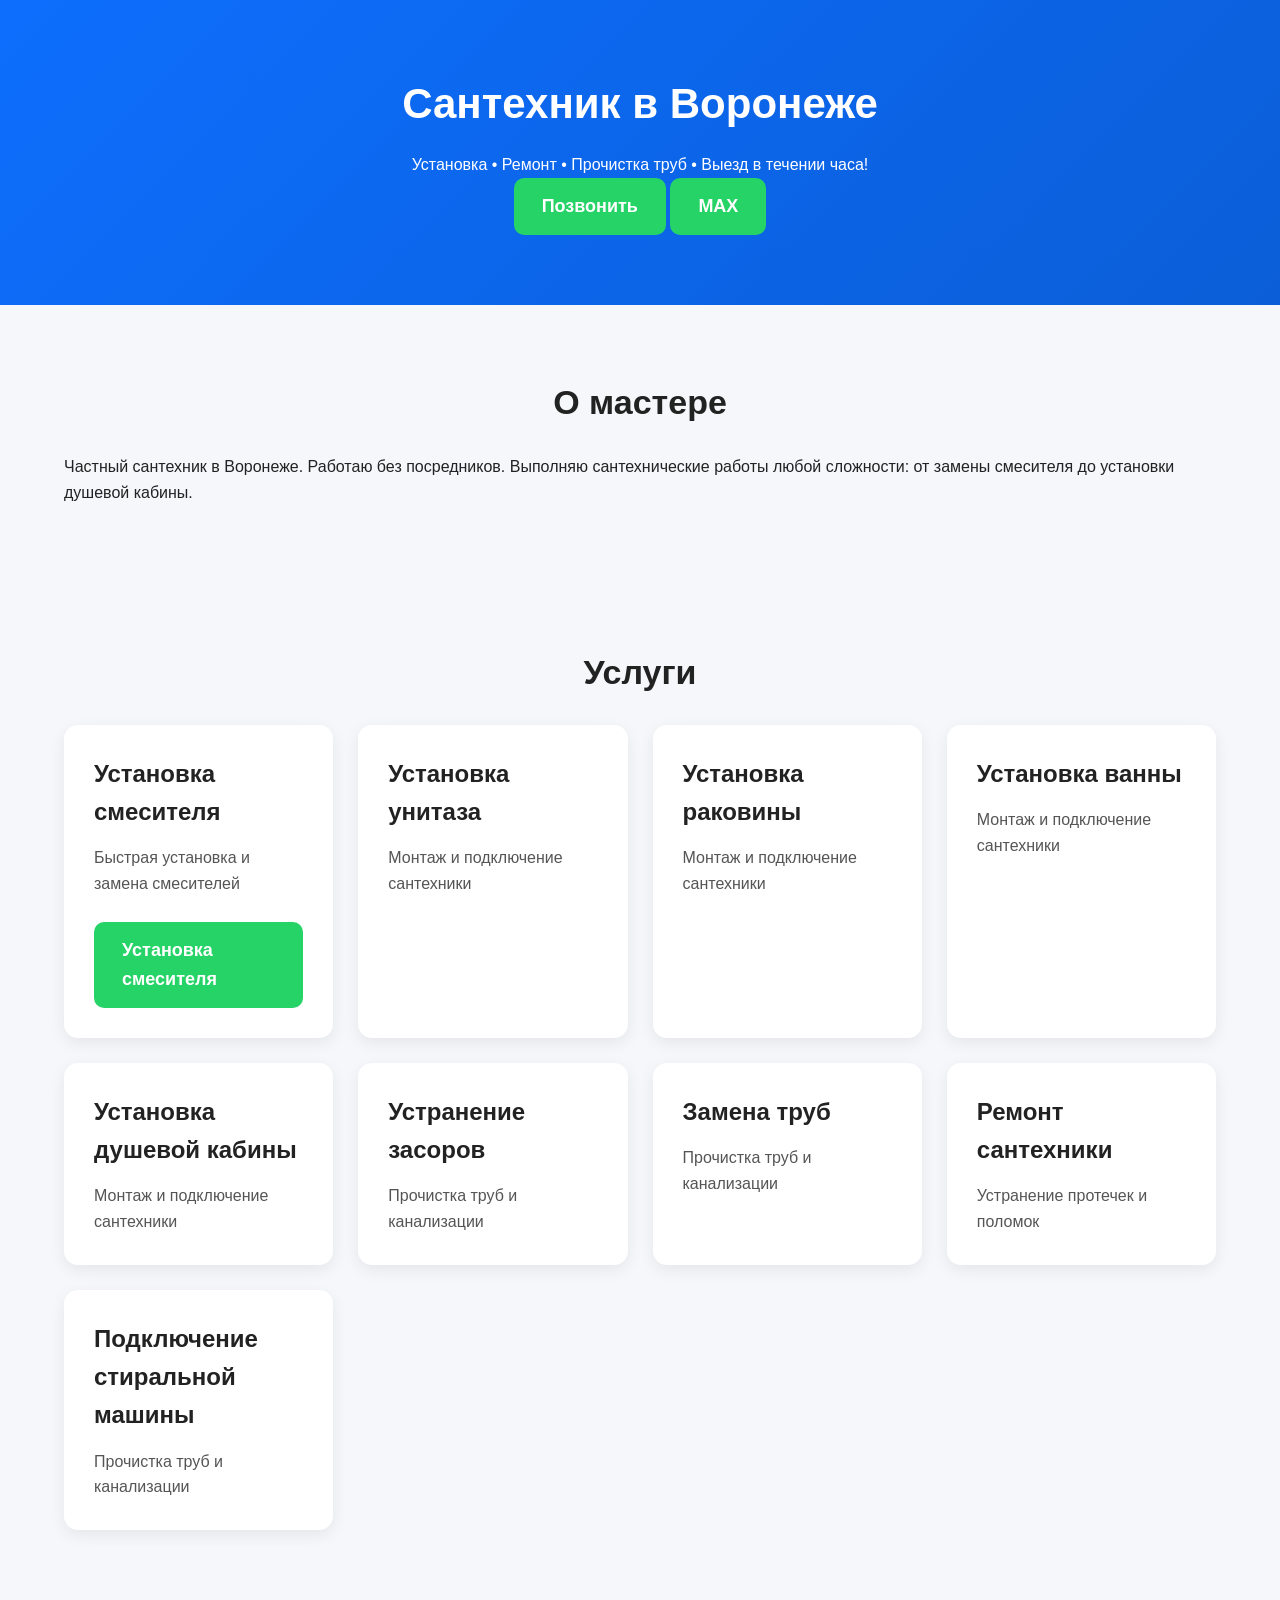
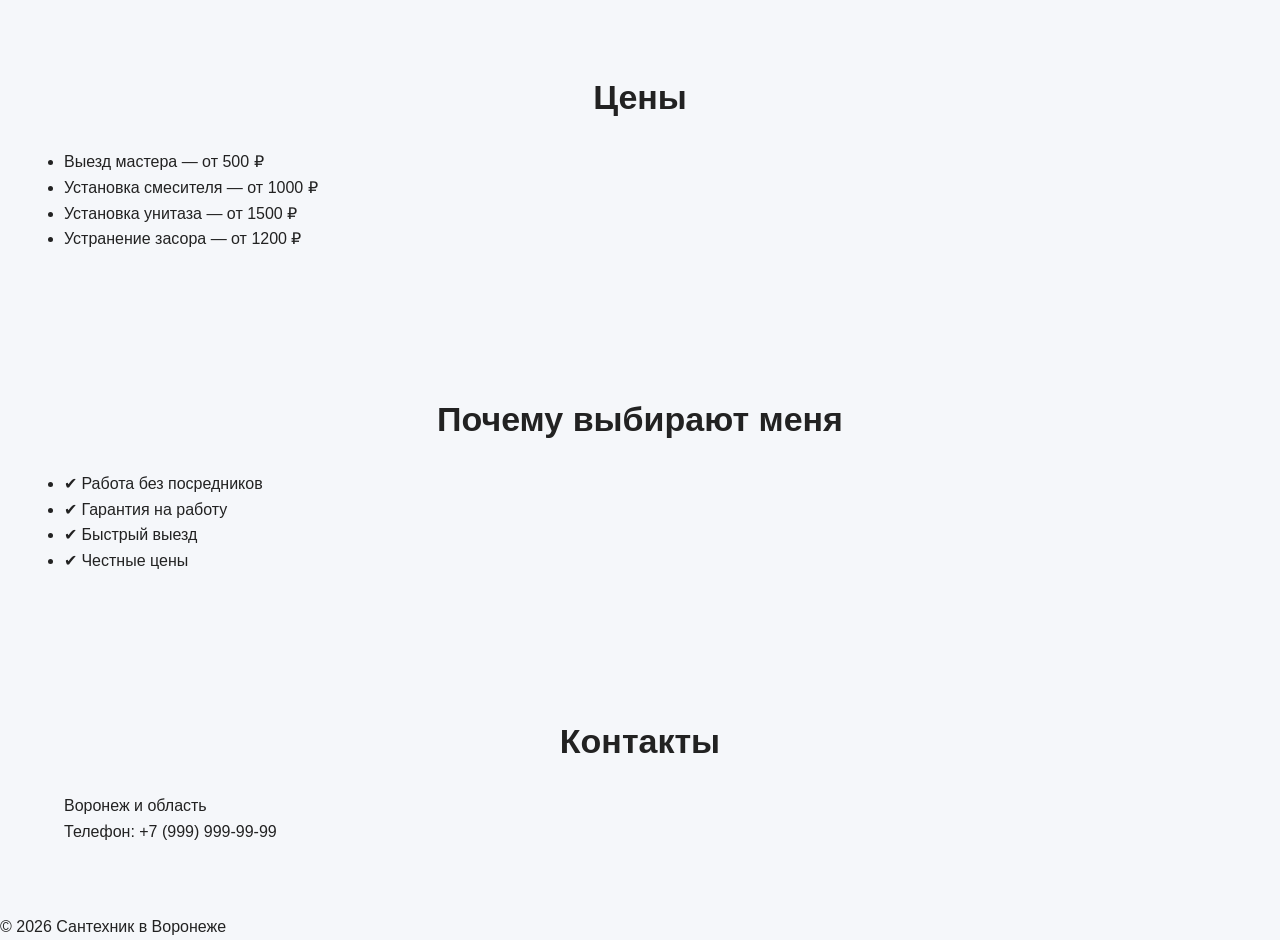
==== index.html @ 754914b1 "Первый commit" ====
<!doctype html>
<html lang="ru">
  <head>
    <meta charset="UTF-8" />
    <meta name="viewport" content="width=device-width, initial-scale=1.0" />

    <title>Сантехник в Воронеже — вызов мастера, установка и ремонт</title>
    <meta
      name="description"
      content="Сантехнические услуги в Воронеже. Установка, ремонт, прочистка труб. Выезд мастера. Гарантия. Быстро и недорого."
    />

    <link rel="stylesheet" href="css/style.css" />
  </head>

  <body>
    <header class="header">
      <div class="container">
        <h1>Сантехник в Воронеже</h1>
        <p>Установка • Ремонт • Прочистка труб • Выезд в течении часа!</p>

        <div class="buttons">
          <a href="tel:+79999999999" class="btn">Позвонить</a>
          <a href="https://max.ru/" class="btn btn-green">MAX</a>
        </div>
      </div>
    </header>

    <main>
      <section class="about">
        <div class="container">
          <h2>О мастере</h2>
          <p>
            Частный сантехник в Воронеже. Работаю без посредников. Выполняю
            сантехнические работы любой сложности: от замены смесителя до
            установки душевой кабины.
          </p>
        </div>
      </section>

      <section class="services">
        <div class="container">
          <h2>Услуги</h2>

          <div class="grid">
            <div class="card">
              <h3>Установка смесителя</h3>
              <p>Быстрая установка и замена смесителей</p>

              <br />

              <a href="/services/ustanovka-smesitelya.html" class="btn"
                >Установка смесителя</a
              >
            </div>

            <div class="card">
              <h3>Установка унитаза</h3>
              <p>Монтаж и подключение сантехники</p>
            </div>

            <div class="card">
              <h3>Установка раковины</h3>
              <p>Монтаж и подключение сантехники</p>
            </div>

            <div class="card">
              <h3>Установка ванны</h3>
              <p>Монтаж и подключение сантехники</p>
            </div>

            <div class="card">
              <h3>Установка душевой кабины</h3>
              <p>Монтаж и подключение сантехники</p>
            </div>

            <div class="card">
              <h3>Устранение засоров</h3>
              <p>Прочистка труб и канализации</p>
            </div>

            <div class="card">
              <h3>Замена труб</h3>
              <p>Прочистка труб и канализации</p>
            </div>

            <div class="card">
              <h3>Ремонт сантехники</h3>
              <p>Устранение протечек и поломок</p>
            </div>

            <div class="card">
              <h3>Подключение стиральной машины</h3>
              <p>Прочистка труб и канализации</p>
            </div>
          </div>
        </div>
      </section>

      <section class="price">
        <div class="container">
          <h2>Цены</h2>
          <ul>
            <li>Выезд мастера — от 500 ₽</li>
            <li>Установка смесителя — от 1000 ₽</li>
            <li>Установка унитаза — от 1500 ₽</li>
            <li>Устранение засора — от 1200 ₽</li>
          </ul>
        </div>
      </section>

      <section class="why">
        <div class="container">
          <h2>Почему выбирают меня</h2>
          <ul>
            <li>✔ Работа без посредников</li>
            <li>✔ Гарантия на работу</li>
            <li>✔ Быстрый выезд</li>
            <li>✔ Честные цены</li>
          </ul>
        </div>
      </section>

      <section class="contact">
        <div class="container">
          <h2>Контакты</h2>
          <p>Воронеж и область</p>
          <p>Телефон: +7 (999) 999-99-99</p>
        </div>
      </section>
    </main>

    <footer>
      <p>© 2026 Сантехник в Воронеже</p>
    </footer>
  </body>
</html>
---- css/style.css ----
/* ===== ОБЩИЕ СТИЛИ ===== */

* {
  margin: 0;
  padding: 0;
  box-sizing: border-box;
}

body {
  font-family: Arial, sans-serif;
  line-height: 1.6;
  background: #f5f7fa;
  color: #222;
}

.container {
  width: 90%;
  max-width: 1200px;
  margin: 0 auto;
}

/* ===== HEADER ===== */

.header {
  background: linear-gradient(135deg, #0d6efd, #0b5ed7);
  color: white;
  padding: 70px 0;
  text-align: center;
}

.header h1 {
  font-size: 42px;
  margin-bottom: 15px;
}

.subtitle {
  font-size: 20px;
  margin-bottom: 30px;
}

/* ===== НАВИГАЦИЯ ===== */

.nav {
  margin-bottom: 40px;
}

.nav a {
  color: white;
  text-decoration: none;
  margin: 0 12px;
  font-size: 17px;
  transition: 0.3s;
}

.nav a:hover {
  opacity: 0.8;
}

/* ===== КНОПКИ ===== */

.btn {
  display: inline-block;
  background: #25d366;
  color: white;
  text-decoration: none;
  padding: 14px 28px;
  border-radius: 10px;
  font-size: 18px;
  font-weight: bold;
  transition: 0.3s;
}

.btn:hover {
  transform: translateY(-2px);
  opacity: 0.9;
}

/* ===== СЕКЦИИ ===== */

section {
  padding: 70px 0;
}

section h2 {
  font-size: 34px;
  margin-bottom: 25px;
  text-align: center;
}

/* ===== КАРТИНКА УСЛУГИ ===== */

.service-image {
  width: 100%;
  border-radius: 16px;
  margin-bottom: 30px;
}

/* ===== ТЕКСТ УСЛУГ ===== */

.service-content p {
  margin-bottom: 18px;
  font-size: 18px;
}

/* ===== ЦЕНЫ ===== */

.price-card {
  background: white;
  padding: 30px;
  border-radius: 14px;
  box-shadow: 0 4px 15px rgba(0, 0, 0, 0.08);
  max-width: 600px;
  margin: 0 auto;
}

.price-card p {
  margin-bottom: 14px;
  font-size: 20px;
}

/* ===== ПРЕИМУЩЕСТВА ===== */

.advantages ul {
  max-width: 700px;
  margin: 0 auto;
  list-style: none;
}

.advantages li {
  background: white;
  margin-bottom: 14px;
  padding: 18px;
  border-radius: 12px;
  font-size: 18px;
  box-shadow: 0 4px 12px rgba(0, 0, 0, 0.06);
}

/* ===== CTA ===== */

.cta {
  background: #0d6efd;
  color: white;
  text-align: center;
}

.cta p {
  font-size: 20px;
  margin-bottom: 30px;
}

/* ===== FOOTER ===== */

.footer {
  background: #111827;
  color: white;
  text-align: center;
  padding: 30px 0;
}

/* ===== КАРТОЧКИ УСЛУГ ===== */

.grid {
  display: grid;
  grid-template-columns: repeat(auto-fit, minmax(250px, 1fr));
  gap: 25px;
}

.card {
  background: white;
  padding: 30px;
  border-radius: 14px;
  box-shadow: 0 5px 16px rgba(0, 0, 0, 0.07);
  transition: 0.3s;
}

.card:hover {
  transform: translateY(-5px);
}

.card h3 {
  margin-bottom: 14px;
  font-size: 24px;
}

.card p {
  color: #555;
}

/* ===== МОБИЛЬНАЯ АДАПТАЦИЯ ===== */

@media (max-width: 768px) {
  .header {
    padding: 50px 0;
  }

  .header h1 {
    font-size: 32px;
  }

  .subtitle {
    font-size: 18px;
  }

  section {
    padding: 50px 0;
  }

  section h2 {
    font-size: 28px;
  }

  .btn {
    width: 100%;
    max-width: 320px;
  }

  .nav a {
    display: inline-block;
    margin: 8px;
  }
}
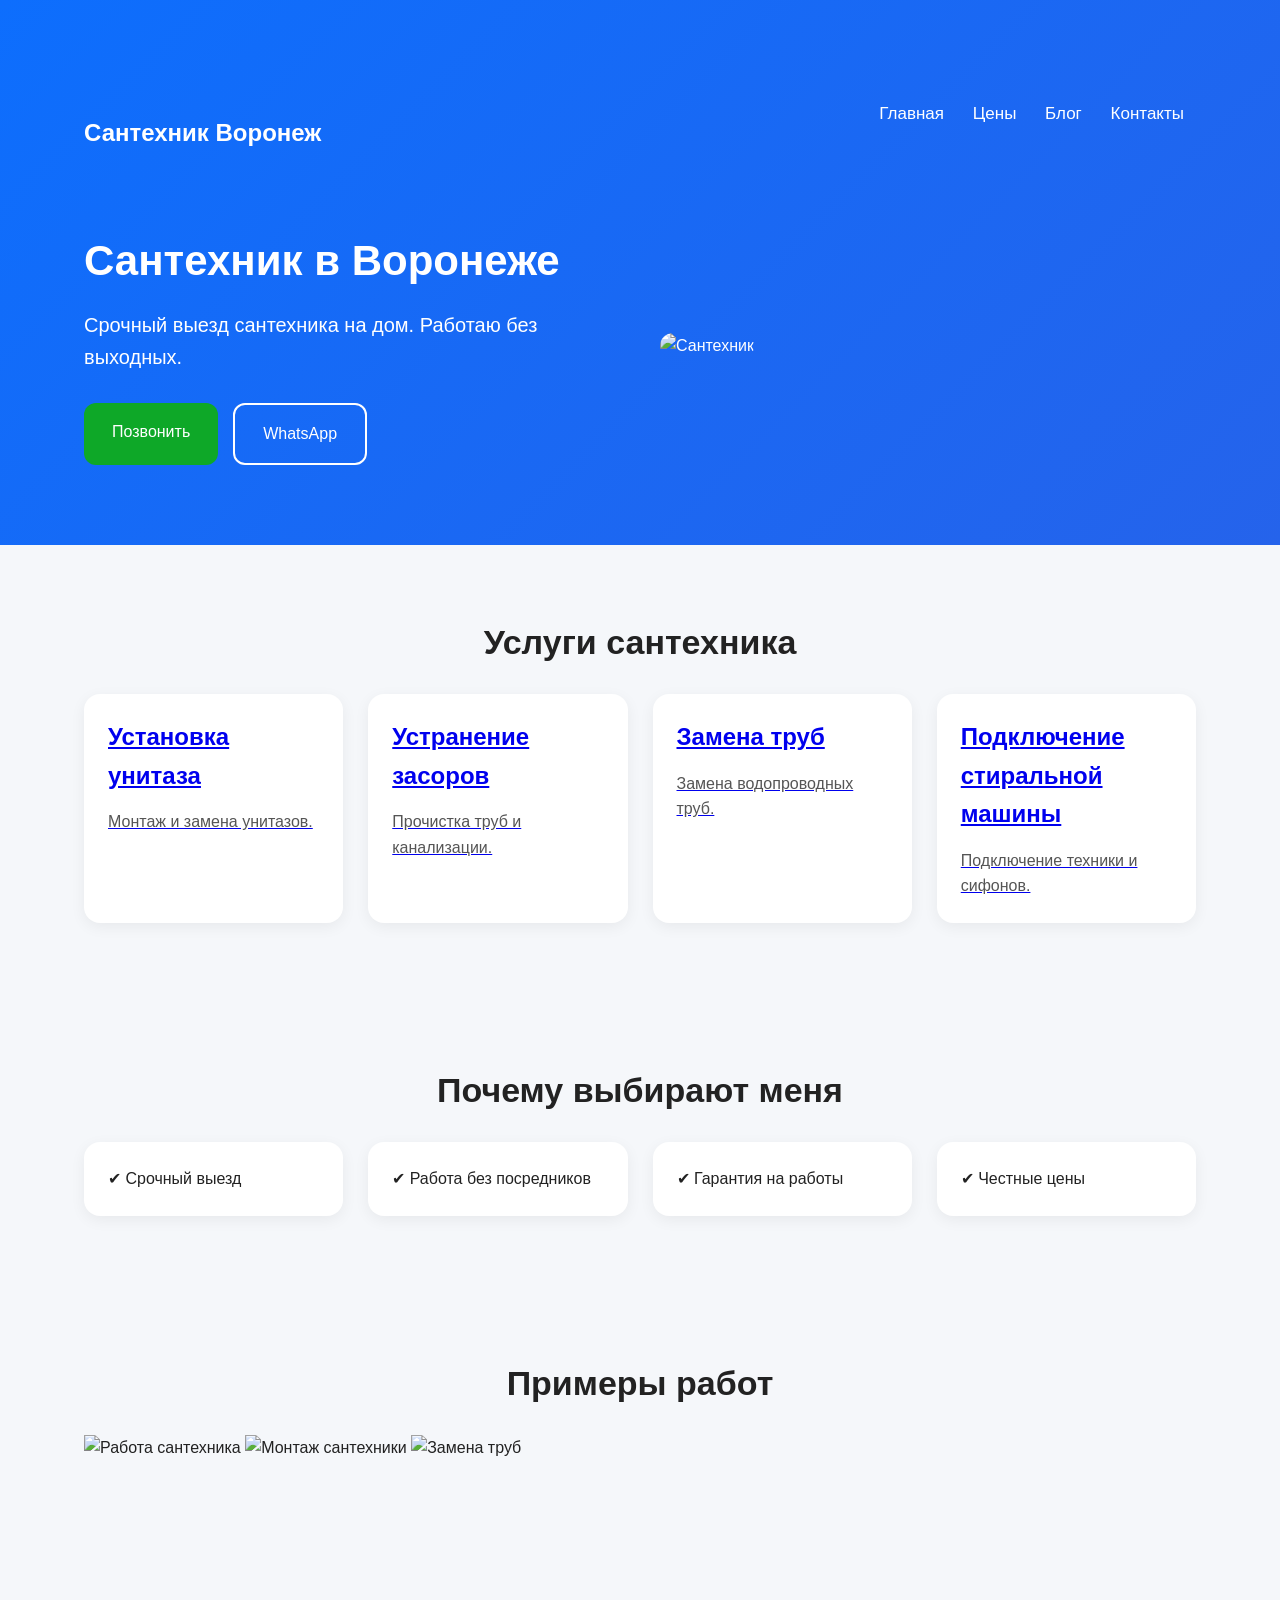
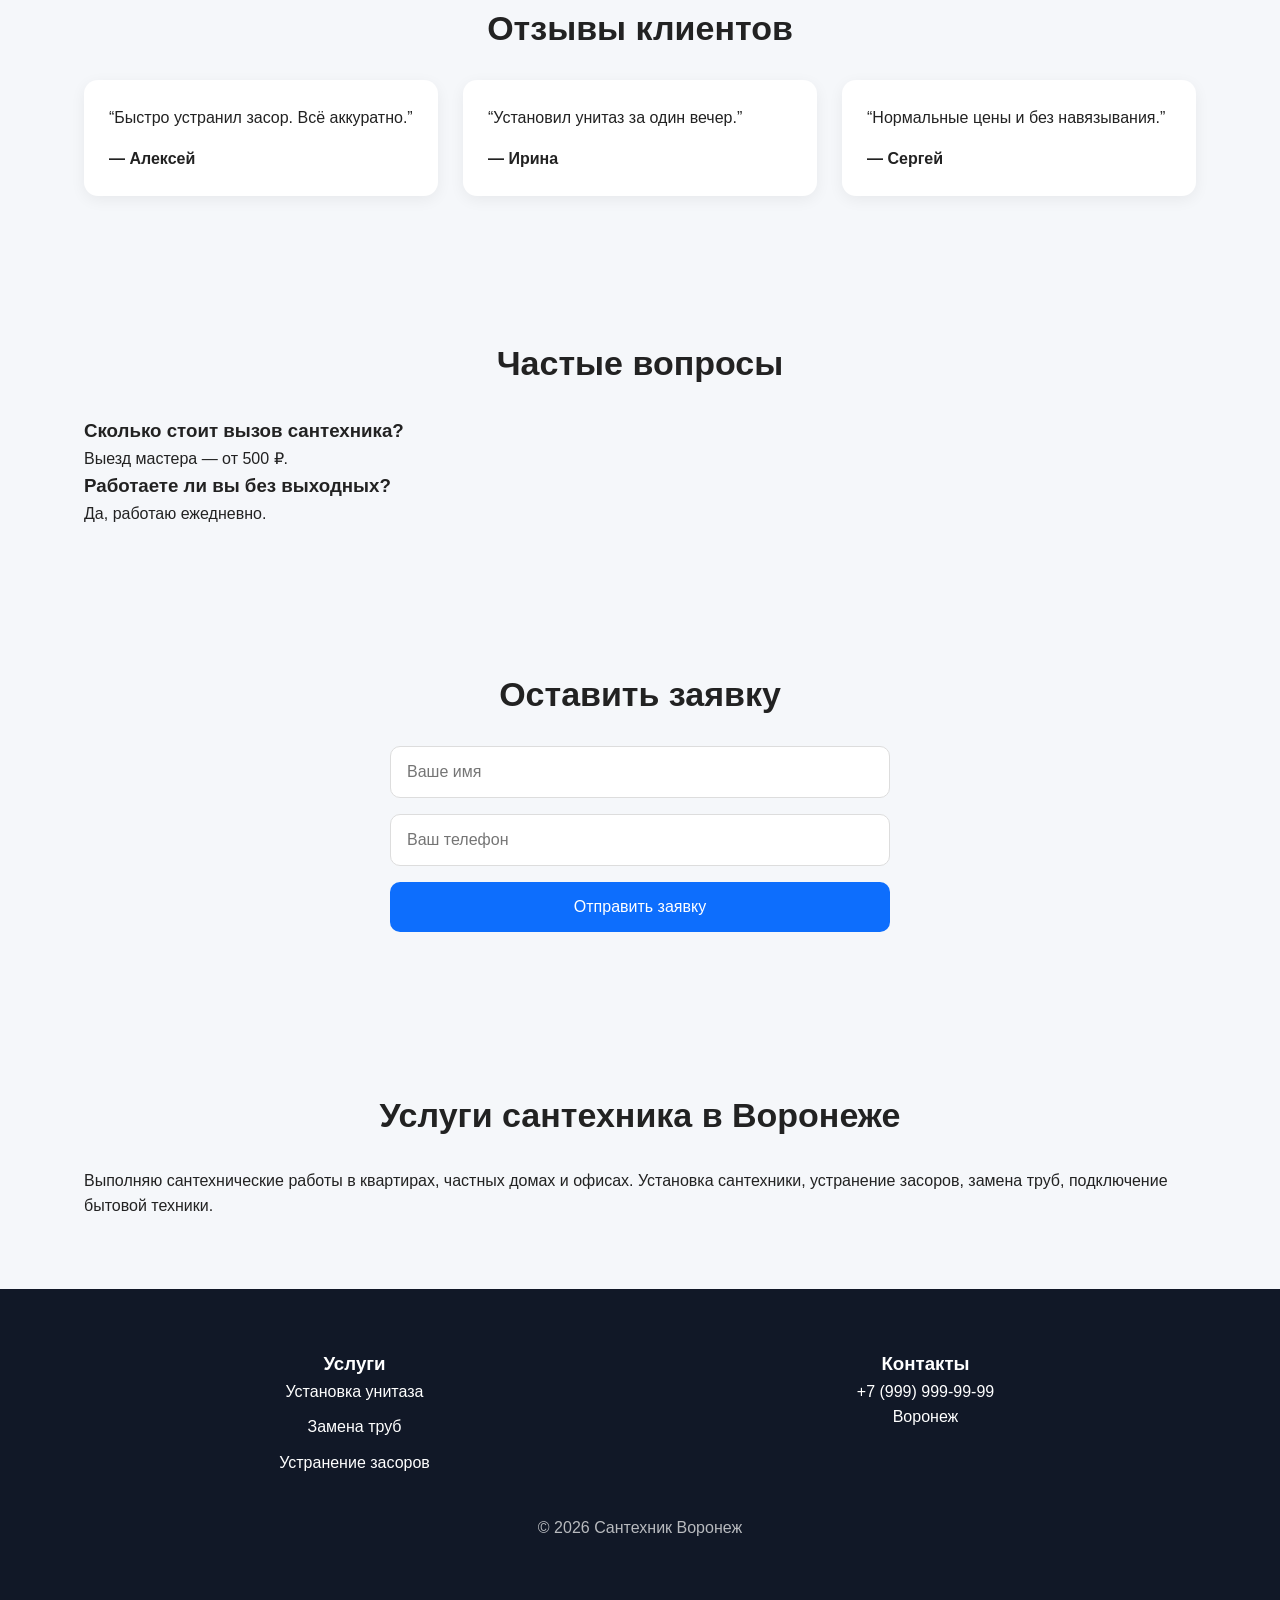
==== commit 9bca0ef6: "изменил сайт" ====
--- a/index.html
+++ b/index.html
@@ -2,136 +2,253 @@
 <html lang="ru">
   <head>
     <meta charset="UTF-8" />
+
     <meta name="viewport" content="width=device-width, initial-scale=1.0" />
 
-    <title>Сантехник в Воронеже — вызов мастера, установка и ремонт</title>
+    <title>Сантехник в Воронеже — вызов сантехника на дом</title>
+
     <meta
       name="description"
-      content="Сантехнические услуги в Воронеже. Установка, ремонт, прочистка труб. Выезд мастера. Гарантия. Быстро и недорого."
+      content="Услуги сантехника в Воронеже. Установка сантехники, устранение засоров, замена труб. Срочный выезд мастера."
     />
 
-    <link rel="stylesheet" href="css/style.css" />
+    <meta name="robots" content="index, follow" />
+
+    <link rel="canonical" href="https://santehmaster-vrn.ru/" />
+
+    <link rel="stylesheet" href="/css/style.css" />
   </head>
 
   <body>
-    <header class="header">
+    <header class="header" id="header">
       <div class="container">
-        <h1>Сантехник в Воронеже</h1>
-        <p>Установка • Ремонт • Прочистка труб • Выезд в течении часа!</p>
-
-        <div class="buttons">
-          <a href="tel:+79999999999" class="btn">Позвонить</a>
-          <a href="https://max.ru/" class="btn btn-green">MAX</a>
+        <div class="top-bar">
+          <div class="logo">Сантехник Воронеж</div>
+
+          <div class="burger">☰</div>
+
+          <nav class="nav">
+            <a href="/"> Главная </a>
+
+            <a href="/prices.html"> Цены </a>
+
+            <a href="/blog/"> Блог </a>
+
+            <a href="/contacts.html"> Контакты </a>
+          </nav>
+        </div>
+
+        <div class="hero">
+          <div class="hero-content">
+            <h1>Сантехник в Воронеже</h1>
+
+            <p class="subtitle">
+              Срочный выезд сантехника на дом. Работаю без выходных.
+            </p>
+
+            <div class="hero-buttons">
+              <a href="tel:+79999999999" class="btn"> Позвонить </a>
+
+              <a href="https://wa.me/79999999999" class="btn btn-outline">
+                WhatsApp
+              </a>
+            </div>
+          </div>
+
+          <div class="hero-image">
+            <img src="/images/master.webp" alt="Сантехник" loading="eager" />
+          </div>
         </div>
       </div>
     </header>
 
     <main>
-      <section class="about">
-        <div class="container">
-          <h2>О мастере</h2>
+      <!-- УСЛУГИ -->
+
+      <section class="services">
+        <div class="container">
+          <h2>Услуги сантехника</h2>
+
+          <div class="grid">
+            <a href="/services/ustanovka-unitaza.html" class="card">
+              <h3>Установка унитаза</h3>
+
+              <p>Монтаж и замена унитазов.</p>
+            </a>
+
+            <a href="/services/ustranenie-zasorov.html" class="card">
+              <h3>Устранение засоров</h3>
+
+              <p>Прочистка труб и канализации.</p>
+            </a>
+
+            <a href="/services/zamena-trub.html" class="card">
+              <h3>Замена труб</h3>
+
+              <p>Замена водопроводных труб.</p>
+            </a>
+
+            <a
+              href="/services/podklyuchenie-stiralnoy-mashiny.html"
+              class="card"
+            >
+              <h3>Подключение стиральной машины</h3>
+
+              <p>Подключение техники и сифонов.</p>
+            </a>
+          </div>
+        </div>
+      </section>
+
+      <!-- ПРЕИМУЩЕСТВА -->
+
+      <section class="advantages">
+        <div class="container">
+          <h2>Почему выбирают меня</h2>
+
+          <div class="grid">
+            <div class="card">✔ Срочный выезд</div>
+
+            <div class="card">✔ Работа без посредников</div>
+
+            <div class="card">✔ Гарантия на работы</div>
+
+            <div class="card">✔ Честные цены</div>
+          </div>
+        </div>
+      </section>
+
+      <!-- ГАЛЕРЕЯ -->
+
+      <section class="gallery">
+        <div class="container">
+          <h2>Примеры работ</h2>
+
+          <div class="gallery-grid">
+            <img
+              src="/images/work1.webp"
+              alt="Работа сантехника"
+              loading="lazy"
+            />
+
+            <img
+              src="/images/work2.webp"
+              alt="Монтаж сантехники"
+              loading="lazy"
+            />
+
+            <img src="/images/work3.webp" alt="Замена труб" loading="lazy" />
+          </div>
+        </div>
+      </section>
+
+      <!-- ОТЗЫВЫ -->
+
+      <section class="reviews">
+        <div class="container">
+          <h2>Отзывы клиентов</h2>
+
+          <div class="grid">
+            <div class="review-card">
+              <p>“Быстро устранил засор. Всё аккуратно.”</p>
+
+              <strong> — Алексей </strong>
+            </div>
+
+            <div class="review-card">
+              <p>“Установил унитаз за один вечер.”</p>
+
+              <strong> — Ирина </strong>
+            </div>
+
+            <div class="review-card">
+              <p>“Нормальные цены и без навязывания.”</p>
+
+              <strong> — Сергей </strong>
+            </div>
+          </div>
+        </div>
+      </section>
+
+      <!-- FAQ -->
+
+      <section class="faq">
+        <div class="container">
+          <h2>Частые вопросы</h2>
+
+          <div class="faq-item">
+            <h3>Сколько стоит вызов сантехника?</h3>
+
+            <p>Выезд мастера — от 500 ₽.</p>
+          </div>
+
+          <div class="faq-item">
+            <h3>Работаете ли вы без выходных?</h3>
+
+            <p>Да, работаю ежедневно.</p>
+          </div>
+        </div>
+      </section>
+
+      <!-- ФОРМА -->
+
+      <section class="form-section">
+        <div class="container">
+          <h2>Оставить заявку</h2>
+
+          <form class="contact-form">
+            <input type="text" placeholder="Ваше имя" required />
+
+            <input type="tel" placeholder="Ваш телефон" required />
+
+            <button type="submit">Отправить заявку</button>
+          </form>
+        </div>
+      </section>
+
+      <!-- SEO ТЕКСТ -->
+
+      <section class="seo-text">
+        <div class="container">
+          <h2>Услуги сантехника в Воронеже</h2>
+
           <p>
-            Частный сантехник в Воронеже. Работаю без посредников. Выполняю
-            сантехнические работы любой сложности: от замены смесителя до
-            установки душевой кабины.
+            Выполняю сантехнические работы в квартирах, частных домах и офисах.
+            Установка сантехники, устранение засоров, замена труб, подключение
+            бытовой техники.
           </p>
         </div>
       </section>
-
-      <section class="services">
-        <div class="container">
-          <h2>Услуги</h2>
-
-          <div class="grid">
-            <div class="card">
-              <h3>Установка смесителя</h3>
-              <p>Быстрая установка и замена смесителей</p>
-
-              <br />
-
-              <a href="/services/ustanovka-smesitelya.html" class="btn"
-                >Установка смесителя</a
-              >
-            </div>
-
-            <div class="card">
-              <h3>Установка унитаза</h3>
-              <p>Монтаж и подключение сантехники</p>
-            </div>
-
-            <div class="card">
-              <h3>Установка раковины</h3>
-              <p>Монтаж и подключение сантехники</p>
-            </div>
-
-            <div class="card">
-              <h3>Установка ванны</h3>
-              <p>Монтаж и подключение сантехники</p>
-            </div>
-
-            <div class="card">
-              <h3>Установка душевой кабины</h3>
-              <p>Монтаж и подключение сантехники</p>
-            </div>
-
-            <div class="card">
-              <h3>Устранение засоров</h3>
-              <p>Прочистка труб и канализации</p>
-            </div>
-
-            <div class="card">
-              <h3>Замена труб</h3>
-              <p>Прочистка труб и канализации</p>
-            </div>
-
-            <div class="card">
-              <h3>Ремонт сантехники</h3>
-              <p>Устранение протечек и поломок</p>
-            </div>
-
-            <div class="card">
-              <h3>Подключение стиральной машины</h3>
-              <p>Прочистка труб и канализации</p>
-            </div>
-          </div>
-        </div>
-      </section>
-
-      <section class="price">
-        <div class="container">
-          <h2>Цены</h2>
-          <ul>
-            <li>Выезд мастера — от 500 ₽</li>
-            <li>Установка смесителя — от 1000 ₽</li>
-            <li>Установка унитаза — от 1500 ₽</li>
-            <li>Устранение засора — от 1200 ₽</li>
-          </ul>
-        </div>
-      </section>
-
-      <section class="why">
-        <div class="container">
-          <h2>Почему выбирают меня</h2>
-          <ul>
-            <li>✔ Работа без посредников</li>
-            <li>✔ Гарантия на работу</li>
-            <li>✔ Быстрый выезд</li>
-            <li>✔ Честные цены</li>
-          </ul>
-        </div>
-      </section>
-
-      <section class="contact">
-        <div class="container">
-          <h2>Контакты</h2>
-          <p>Воронеж и область</p>
-          <p>Телефон: +7 (999) 999-99-99</p>
-        </div>
-      </section>
     </main>
 
-    <footer>
-      <p>© 2026 Сантехник в Воронеже</p>
+    <footer class="footer">
+      <div class="container">
+        <div class="footer-grid">
+          <div>
+            <h3>Услуги</h3>
+
+            <a href="/services/ustanovka-unitaza.html"> Установка унитаза </a>
+
+            <a href="/services/zamena-trub.html"> Замена труб </a>
+
+            <a href="/services/ustranenie-zasorov.html"> Устранение засоров </a>
+          </div>
+
+          <div>
+            <h3>Контакты</h3>
+
+            <p>+7 (999) 999-99-99</p>
+
+            <p>Воронеж</p>
+          </div>
+        </div>
+
+        <p class="copyright">© 2026 Сантехник Воронеж</p>
+      </div>
     </footer>
+
+    <a href="https://wa.me/79999999999" class="whatsapp-fixed"> WhatsApp </a>
+
+    <script src="/js/script.js" defer></script>
   </body>
 </html>
--- a/css/style.css
+++ b/css/style.css
@@ -8,9 +8,16 @@
 
 body {
   font-family: Arial, sans-serif;
+
   line-height: 1.6;
+
+  color: #222;
+
   background: #f5f7fa;
-  color: #222;
+
+  overflow-x: hidden;
+
+  padding-top: 0;
 }
 
 .container {
@@ -22,10 +29,11 @@
 /* ===== HEADER ===== */
 
 .header {
-  background: linear-gradient(135deg, #0d6efd, #0b5ed7);
-  color: white;
-  padding: 70px 0;
-  text-align: center;
+  background: linear-gradient(135deg, #0d6efd, #2563eb);
+
+  color: white;
+
+  padding: 80px 0;
 }
 
 .header h1 {
@@ -60,19 +68,22 @@
 
 .btn {
   display: inline-block;
-  background: #25d366;
-  color: white;
+
+  background: #0ea828;
+
+  color: white;
+
+  padding: 16px 28px;
+
+  border-radius: 12px;
+
   text-decoration: none;
-  padding: 14px 28px;
-  border-radius: 10px;
-  font-size: 18px;
-  font-weight: bold;
+
   transition: 0.3s;
 }
 
 .btn:hover {
   transform: translateY(-2px);
-  opacity: 0.9;
 }
 
 /* ===== СЕКЦИИ ===== */
@@ -90,7 +101,7 @@
 /* ===== КАРТИНКА УСЛУГИ ===== */
 
 .service-image {
-  width: 100%;
+  width: 40%;
   border-radius: 16px;
   margin-bottom: 30px;
 }
@@ -138,7 +149,7 @@
 /* ===== CTA ===== */
 
 .cta {
-  background: #0d6efd;
+  background: #0f28aa;
   color: white;
   text-align: center;
 }
@@ -165,11 +176,17 @@
   gap: 25px;
 }
 
-.card {
+.card,
+.review-card,
+.price-card {
   background: white;
-  padding: 30px;
-  border-radius: 14px;
-  box-shadow: 0 5px 16px rgba(0, 0, 0, 0.07);
+
+  border-radius: 16px;
+
+  padding: 24px;
+
+  box-shadow: 0 4px 15px rgba(0, 0, 0, 0.06);
+
   transition: 0.3s;
 }
 
@@ -219,3 +236,483 @@
     margin: 8px;
   }
 }
+.container {
+  max-width: 1200px;
+
+  margin: 0 auto;
+
+  padding: 0 20px;
+}
+/* ===== FIXED WHATSAPP ===== */
+
+.MAX-fixed {
+  position: fixed;
+  right: 20px;
+  bottom: 20px;
+
+  background: #25d366;
+  color: white;
+
+  padding: 14px 22px;
+
+  border-radius: 50px;
+
+  text-decoration: none;
+  font-weight: bold;
+
+  box-shadow: 0 5px 15px rgba(0, 0, 0, 0.2);
+
+  z-index: 1000;
+
+  transition: 0.3s;
+}
+
+.whatsapp-fixed:hover {
+  transform: scale(1.05);
+}
+/* ===== ОТЗЫВЫ ===== */
+
+.review-card {
+  background: white;
+
+  padding: 25px;
+
+  border-radius: 14px;
+
+  box-shadow: 0 4px 15px rgba(0, 0, 0, 0.06);
+}
+
+.review-card p {
+  margin-bottom: 15px;
+}
+/* ===== ФОРМА ===== */
+
+.contact-form {
+  max-width: 500px;
+  margin: 0 auto;
+}
+
+.contact-form input,
+.contact-form button {
+  width: 100%;
+
+  padding: 16px;
+
+  margin-bottom: 16px;
+
+  border-radius: 10px;
+
+  border: 1px solid #ddd;
+
+  font-size: 16px;
+}
+
+.contact-form button {
+  background: #0d6efd;
+
+  color: white;
+
+  border: none;
+
+  cursor: pointer;
+
+  transition: 0.3s;
+}
+
+.contact-form button:hover {
+  opacity: 0.9;
+}
+/* ===== АНИМАЦИИ ===== */
+
+.card,
+.review-card,
+.price-card,
+.advantages li {
+  animation: fadeUp 0.6s ease;
+}
+
+@keyframes fadeUp {
+  from {
+    opacity: 0;
+    transform: translateY(20px);
+  }
+
+  to {
+    opacity: 1;
+    transform: translateY(0);
+  }
+}
+/* ===== TOP BAR ===== */
+
+.top-bar {
+  display: flex;
+
+  justify-content: space-between;
+
+  align-items: center;
+
+  margin-bottom: 40px;
+}
+
+.logo {
+  font-size: 24px;
+
+  font-weight: bold;
+}
+
+/* ===== HERO ===== */
+
+.hero {
+  display: grid;
+
+  grid-template-columns: repeat(auto-fit, minmax(300px, 1fr));
+
+  gap: 40px;
+
+  align-items: center;
+}
+
+.hero-image img {
+  width: 100%;
+
+  border-radius: 20px;
+}
+
+.hero-buttons {
+  display: flex;
+
+  gap: 15px;
+
+  margin-top: 25px;
+
+  flex-wrap: wrap;
+}
+
+.btn-outline {
+  background: transparent;
+
+  border: 2px solid white;
+}
+/* ===== FOOTER ===== */
+
+.footer {
+  background: #111827;
+
+  color: white;
+
+  padding: 60px 0;
+}
+
+.footer-grid {
+  display: grid;
+
+  grid-template-columns: repeat(auto-fit, minmax(250px, 1fr));
+
+  gap: 30px;
+
+  margin-bottom: 30px;
+}
+
+.footer a {
+  display: block;
+
+  color: white;
+
+  text-decoration: none;
+
+  margin-bottom: 10px;
+}
+
+.copyright {
+  opacity: 0.7;
+}
+/* ===== PRICES ===== */
+
+.prices-grid {
+  display: grid;
+
+  grid-template-columns: repeat(auto-fit, minmax(280px, 1fr));
+
+  gap: 25px;
+}
+
+.price-card {
+  background: white;
+
+  padding: 30px;
+
+  border-radius: 18px;
+
+  box-shadow: 0 4px 15px rgba(0, 0, 0, 0.06);
+
+  transition: 0.3s;
+}
+
+.price-card:hover {
+  transform: translateY(-5px);
+}
+
+.price {
+  font-size: 32px;
+
+  font-weight: bold;
+
+  color: #0d6efd;
+
+  margin: 20px 0;
+}
+/* ===== CONTACTS ===== */
+
+.contacts-grid {
+  display: grid;
+
+  grid-template-columns: repeat(auto-fit, minmax(250px, 1fr));
+
+  gap: 25px;
+}
+
+.contact-card {
+  background: white;
+
+  padding: 30px;
+
+  border-radius: 18px;
+
+  box-shadow: 0 4px 15px rgba(0, 0, 0, 0.06);
+}
+
+.contact-card a {
+  color: #0d6efd;
+
+  text-decoration: none;
+
+  font-weight: bold;
+}
+
+.map-wrapper {
+  overflow: hidden;
+
+  border-radius: 20px;
+
+  margin-top: 30px;
+}
+/* ===== MOBILE MENU ===== */
+
+.burger {
+  width: 42px;
+
+  height: 42px;
+
+  display: flex;
+
+  flex-direction: column;
+
+  justify-content: center;
+
+  gap: 6px;
+
+  background: transparent;
+
+  border: none;
+
+  cursor: pointer;
+
+  z-index: 1001;
+}
+
+.burger span {
+  width: 100%;
+
+  height: 4px;
+
+  background: white;
+
+  border-radius: 20px;
+
+  transition: 0.3s;
+}
+
+/* АНИМАЦИЯ */
+
+.burger.active span:nth-child(1) {
+  transform: rotate(45deg) translate(7px, 7px);
+}
+
+.burger.active span:nth-child(2) {
+  opacity: 0;
+}
+
+.burger.active span:nth-child(3) {
+  transform: rotate(-45deg) translate(7px, -7px);
+}
+
+/* НАВИГАЦИЯ */
+
+.mobile-nav {
+  position: fixed;
+
+  top: 0;
+
+  right: -100%;
+
+  width: 300px;
+
+  height: 100vh;
+
+  background: white;
+
+  padding: 100px 30px;
+
+  display: flex;
+
+  flex-direction: column;
+
+  gap: 25px;
+
+  transition: 0.3s;
+
+  z-index: 1000;
+}
+
+.mobile-nav.active {
+  right: 0;
+}
+
+.mobile-nav a {
+  color: #111827;
+
+  text-decoration: none;
+
+  font-size: 20px;
+
+  font-weight: bold;
+}
+
+/* OVERLAY */
+
+.mobile-overlay {
+  position: fixed;
+
+  inset: 0;
+
+  background: rgba(0, 0, 0, 0.5);
+
+  opacity: 0;
+
+  visibility: hidden;
+
+  transition: 0.3s;
+
+  z-index: 999;
+}
+
+.mobile-overlay.active {
+  opacity: 1;
+
+  visibility: visible;
+}
+
+/* DESKTOP */
+
+@media (min-width: 769px) {
+  .burger {
+    display: none;
+  }
+
+  .mobile-nav {
+    position: static;
+
+    width: auto;
+
+    height: auto;
+
+    background: transparent;
+
+    padding: 0;
+
+    flex-direction: row;
+
+    gap: 20px;
+  }
+
+  .mobile-nav a {
+    color: white;
+
+    font-size: 16px;
+  }
+
+  .mobile-overlay {
+    display: none;
+  }
+}
+/* ===== STICKY HEADER ===== */
+
+.header {
+  position: sticky;
+
+  top: 0;
+
+  z-index: 1000;
+
+  transition:
+    background 0.3s,
+    box-shadow 0.3s,
+    padding 0.3s;
+}
+
+/* СОСТОЯНИЕ ПРИ СКРОЛЛЕ */
+
+.header.scrolled {
+  background: rgba(17, 24, 39, 0.95);
+
+  backdrop-filter: blur(10px);
+
+  box-shadow: 0 4px 20px rgba(0, 0, 0, 0.2);
+}
+
+/* TOP BAR */
+
+.top-bar {
+  display: flex;
+
+  justify-content: space-between;
+
+  align-items: center;
+
+  padding: 20px 0;
+}
+
+/* ЛОГО */
+
+.logo {
+  font-size: 24px;
+
+  font-weight: bold;
+
+  color: white;
+}
+.mobile-nav a {
+  position: relative;
+}
+
+.mobile-nav a::after {
+  content: "";
+
+  position: absolute;
+
+  left: 0;
+
+  bottom: -5px;
+
+  width: 0;
+
+  height: 2px;
+
+  background: currentColor;
+
+  transition: 0.3s;
+}
+
+.mobile-nav a:hover::after {
+  width: 100%;
+}
